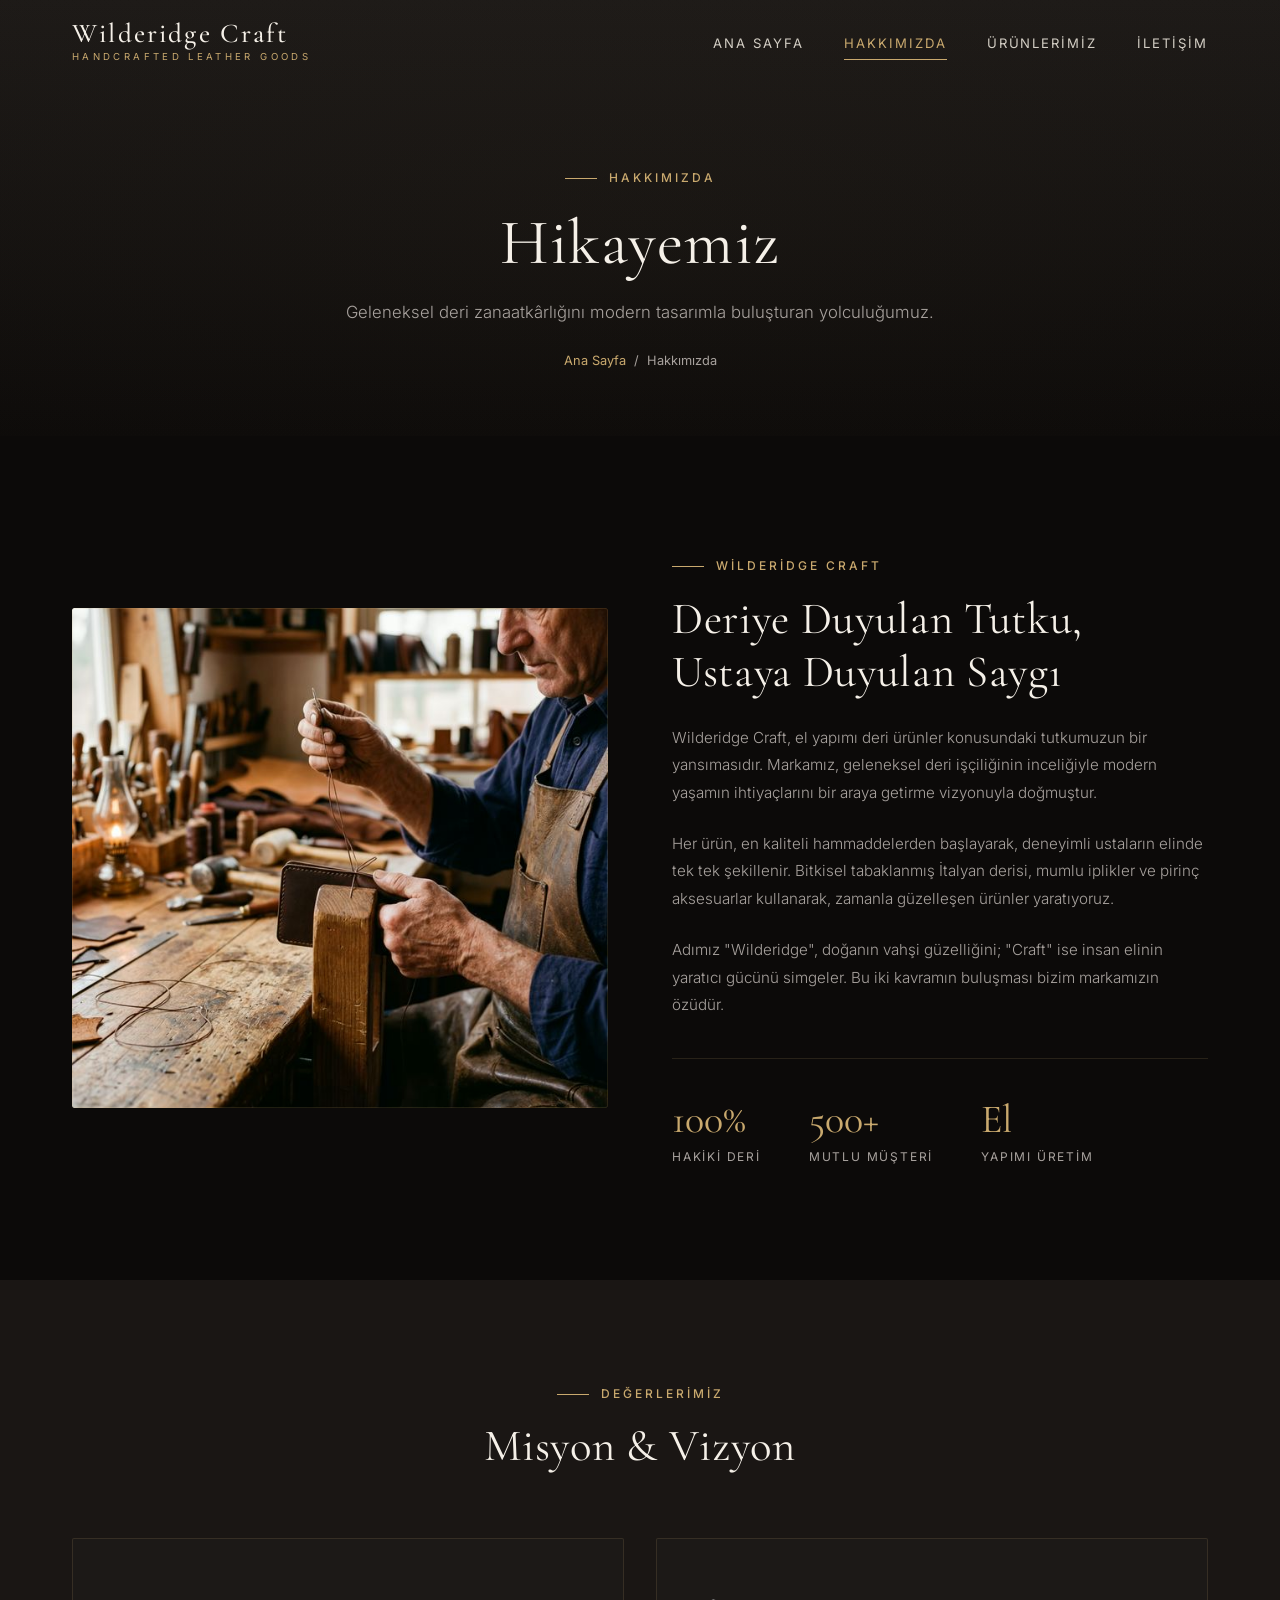
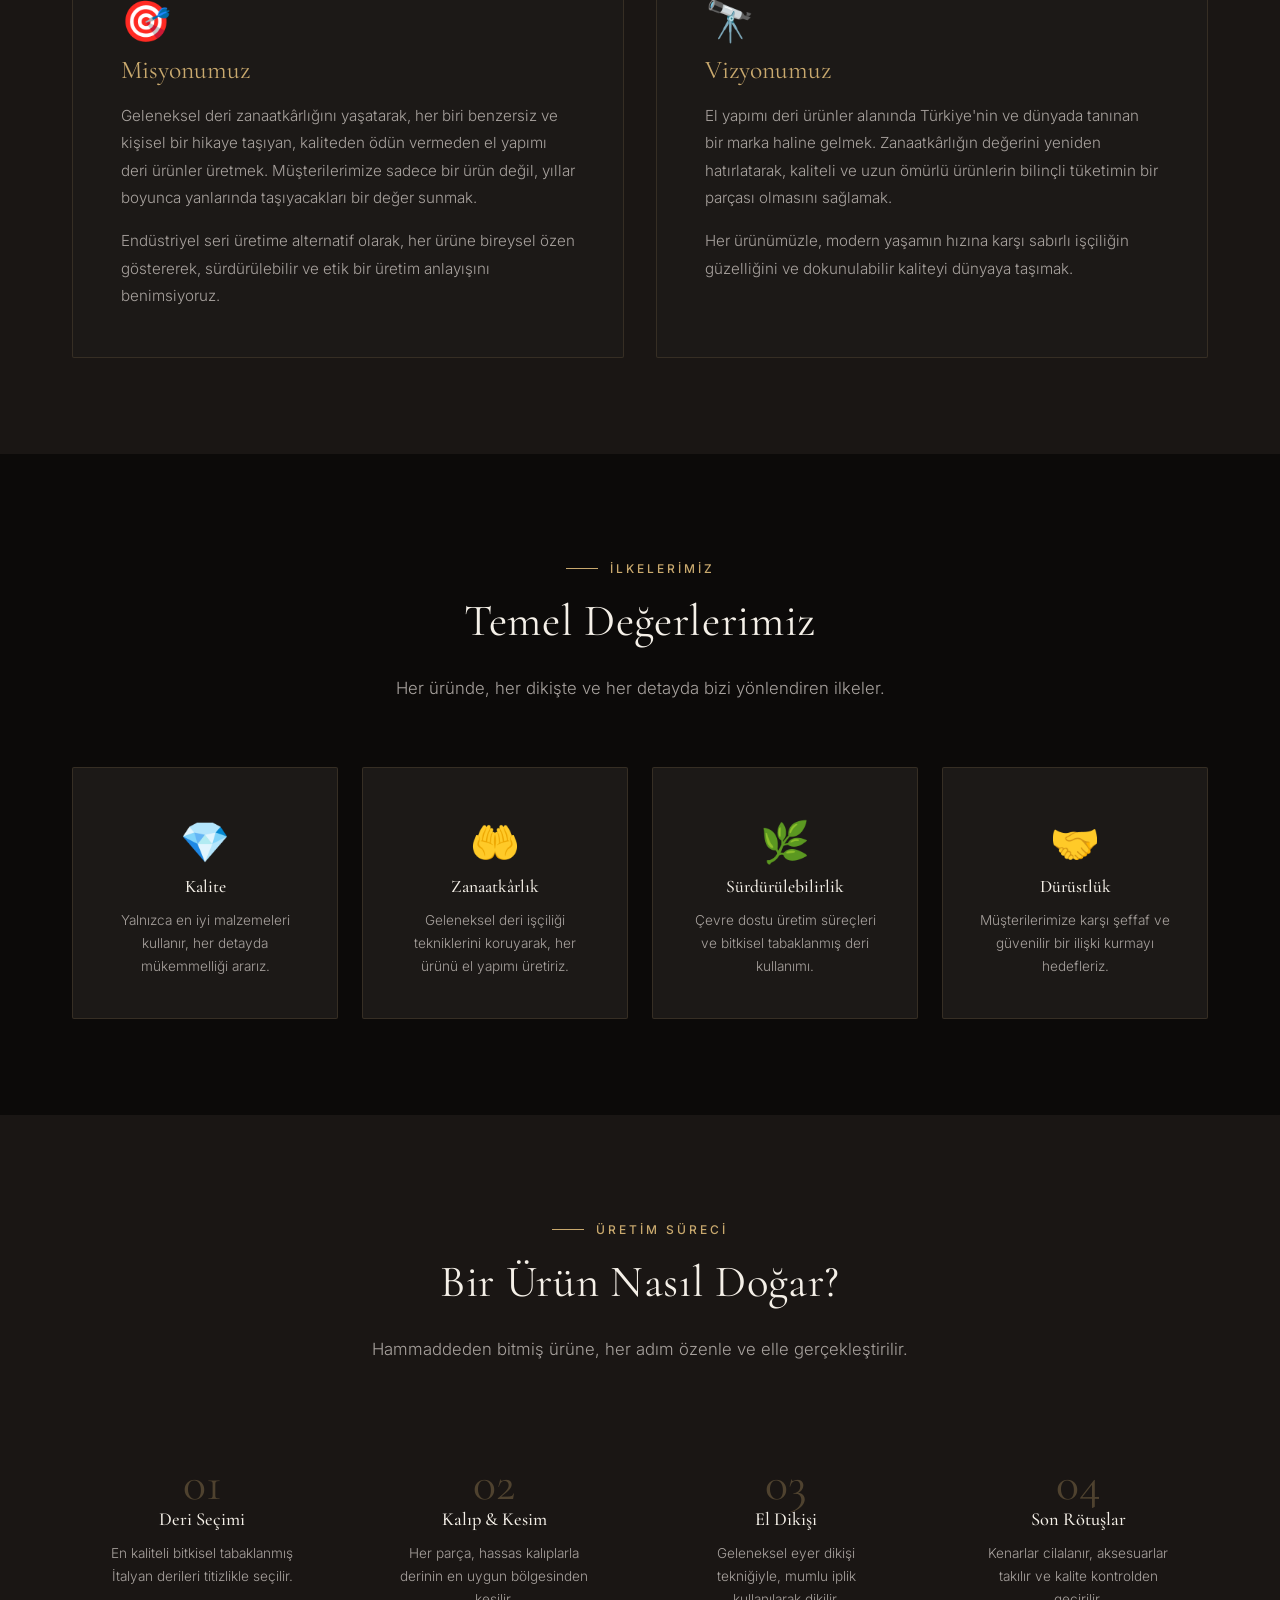
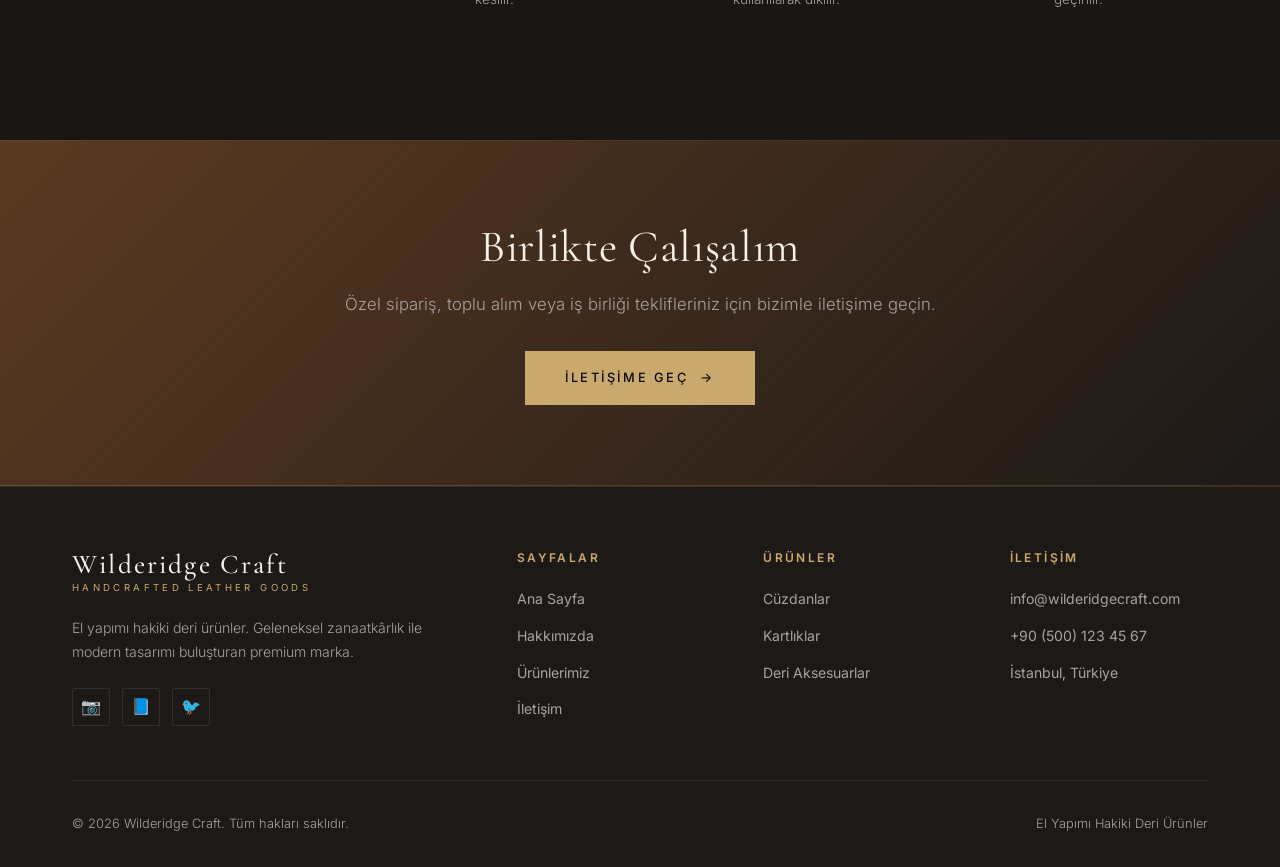
==== hakkimizda.html @ fe343b0d "Wilderidge Craft - El Yapımı Hakiki Deri Cüzdan marka tanıtım sitesi" ====
<!DOCTYPE html>
<html lang="tr">
<head>
  <meta charset="UTF-8">
  <meta name="viewport" content="width=device-width, initial-scale=1.0">
  <title>Hakkımızda | Wilderidge Craft - Hikayemiz, Misyon & Vizyon</title>
  <meta name="description" content="Wilderidge Craft'ın hikayesini, misyonunu ve vizyonunu keşfedin. El yapımı hakiki deri ürünlerde geleneksel zanaatkârlık.">
  <link rel="stylesheet" href="style.css">
</head>
<body>

  <!-- HEADER -->
  <header class="header" id="header">
    <div class="container">
      <a href="index.html" class="logo">
        <span class="logo-brand">Wilderidge Craft</span>
        <span class="logo-tagline">Handcrafted Leather Goods</span>
      </a>
      <nav class="nav-links" id="navLinks">
        <a href="index.html">Ana Sayfa</a>
        <a href="hakkimizda.html" class="active">Hakkımızda</a>
        <a href="urunlerimiz.html">Ürünlerimiz</a>
        <a href="iletisim.html">İletişim</a>
      </nav>
      <button class="hamburger" id="hamburger" aria-label="Menü">
        <span></span>
        <span></span>
        <span></span>
      </button>
    </div>
    <div class="nav-overlay" id="navOverlay"></div>
  </header>

  <!-- PAGE HERO -->
  <section class="page-hero">
    <div class="container">
      <span class="section-label">Hakkımızda</span>
      <h1>Hikayemiz</h1>
      <p>Geleneksel deri zanaatkârlığını modern tasarımla buluşturan yolculuğumuz.</p>
      <div class="breadcrumb">
        <a href="index.html">Ana Sayfa</a>
        <span>/</span>
        <span>Hakkımızda</span>
      </div>
    </div>
  </section>

  <!-- ABOUT STORY -->
  <section class="about-section">
    <div class="container">
      <div class="about-grid">
        <div class="about-image animate-on-scroll">
          <img src="img/craftsmanship.png" alt="Wilderidge Craft Atölye - El Yapımı Deri İşçiliği">
        </div>
        <div class="about-text animate-on-scroll">
          <span class="section-label">Wilderidge Craft</span>
          <h2>Deriye Duyulan Tutku,<br>Ustaya Duyulan Saygı</h2>
          <p>Wilderidge Craft, el yapımı deri ürünler konusundaki tutkumuzun bir yansımasıdır. Markamız, geleneksel deri işçiliğinin inceliğiyle modern yaşamın ihtiyaçlarını bir araya getirme vizyonuyla doğmuştur.</p>
          <p>Her ürün, en kaliteli hammaddelerden başlayarak, deneyimli ustaların elinde tek tek şekillenir. Bitkisel tabaklanmış İtalyan derisi, mumlu iplikler ve pirinç aksesuarlar kullanarak, zamanla güzelleşen ürünler yaratıyoruz.</p>
          <p>Adımız "Wilderidge", doğanın vahşi güzelliğini; "Craft" ise insan elinin yaratıcı gücünü simgeler. Bu iki kavramın buluşması bizim markamızın özüdür.</p>
          <div class="about-stats">
            <div class="stat">
              <span class="stat-number">100%</span>
              <span class="stat-label">Hakiki Deri</span>
            </div>
            <div class="stat">
              <span class="stat-number">500+</span>
              <span class="stat-label">Mutlu Müşteri</span>
            </div>
            <div class="stat">
              <span class="stat-number">El</span>
              <span class="stat-label">Yapımı Üretim</span>
            </div>
          </div>
        </div>
      </div>
    </div>
  </section>

  <!-- MISSION & VISION -->
  <section class="mission-vision">
    <div class="container">
      <div style="text-align: center; margin-bottom: 4rem;">
        <span class="section-label">Değerlerimiz</span>
        <h2 class="section-title">Misyon & Vizyon</h2>
      </div>
      <div class="mv-grid">
        <div class="mv-card animate-on-scroll">
          <span class="mv-icon">🎯</span>
          <h3>Misyonumuz</h3>
          <p>Geleneksel deri zanaatkârlığını yaşatarak, her biri benzersiz ve kişisel bir hikaye taşıyan, kaliteden ödün vermeden el yapımı deri ürünler üretmek. Müşterilerimize sadece bir ürün değil, yıllar boyunca yanlarında taşıyacakları bir değer sunmak.</p>
          <p style="margin-top: 1rem;">Endüstriyel seri üretime alternatif olarak, her ürüne bireysel özen göstererek, sürdürülebilir ve etik bir üretim anlayışını benimsiyoruz.</p>
        </div>
        <div class="mv-card animate-on-scroll">
          <span class="mv-icon">🔭</span>
          <h3>Vizyonumuz</h3>
          <p>El yapımı deri ürünler alanında Türkiye'nin ve dünyada tanınan bir marka haline gelmek. Zanaatkârlığın değerini yeniden hatırlatarak, kaliteli ve uzun ömürlü ürünlerin bilinçli tüketimin bir parçası olmasını sağlamak.</p>
          <p style="margin-top: 1rem;">Her ürünümüzle, modern yaşamın hızına karşı sabırlı işçiliğin güzelliğini ve dokunulabilir kaliteyi dünyaya taşımak.</p>
        </div>
      </div>
    </div>
  </section>

  <!-- VALUES -->
  <section class="values">
    <div class="container">
      <div class="values-header animate-on-scroll">
        <span class="section-label">İlkelerimiz</span>
        <h2 class="section-title">Temel Değerlerimiz</h2>
        <p class="section-desc">Her üründe, her dikişte ve her detayda bizi yönlendiren ilkeler.</p>
      </div>
      <div class="values-grid">
        <div class="value-card animate-on-scroll">
          <span class="value-icon">💎</span>
          <h3>Kalite</h3>
          <p>Yalnızca en iyi malzemeleri kullanır, her detayda mükemmelliği ararız.</p>
        </div>
        <div class="value-card animate-on-scroll">
          <span class="value-icon">🤲</span>
          <h3>Zanaatkârlık</h3>
          <p>Geleneksel deri işçiliği tekniklerini koruyarak, her ürünü el yapımı üretiriz.</p>
        </div>
        <div class="value-card animate-on-scroll">
          <span class="value-icon">🌿</span>
          <h3>Sürdürülebilirlik</h3>
          <p>Çevre dostu üretim süreçleri ve bitkisel tabaklanmış deri kullanımı.</p>
        </div>
        <div class="value-card animate-on-scroll">
          <span class="value-icon">🤝</span>
          <h3>Dürüstlük</h3>
          <p>Müşterilerimize karşı şeffaf ve güvenilir bir ilişki kurmayı hedefleriz.</p>
        </div>
      </div>
    </div>
  </section>

  <!-- CRAFTSMANSHIP PROCESS -->
  <section class="process">
    <div class="container">
      <div class="process-header animate-on-scroll">
        <span class="section-label">Üretim Süreci</span>
        <h2 class="section-title">Bir Ürün Nasıl Doğar?</h2>
        <p class="section-desc">Hammaddeden bitmiş ürüne, her adım özenle ve elle gerçekleştirilir.</p>
      </div>
      <div class="process-steps">
        <div class="process-step animate-on-scroll">
          <span class="step-number">01</span>
          <h3>Deri Seçimi</h3>
          <p>En kaliteli bitkisel tabaklanmış İtalyan derileri titizlikle seçilir.</p>
        </div>
        <div class="process-step animate-on-scroll">
          <span class="step-number">02</span>
          <h3>Kalıp & Kesim</h3>
          <p>Her parça, hassas kalıplarla derinin en uygun bölgesinden kesilir.</p>
        </div>
        <div class="process-step animate-on-scroll">
          <span class="step-number">03</span>
          <h3>El Dikişi</h3>
          <p>Geleneksel eyer dikişi tekniğiyle, mumlu iplik kullanılarak dikilir.</p>
        </div>
        <div class="process-step animate-on-scroll">
          <span class="step-number">04</span>
          <h3>Son Rötuşlar</h3>
          <p>Kenarlar cilalanır, aksesuarlar takılır ve kalite kontrolden geçirilir.</p>
        </div>
      </div>
    </div>
  </section>

  <!-- CTA -->
  <section class="cta-banner">
    <div class="container">
      <h2>Birlikte Çalışalım</h2>
      <p>Özel sipariş, toplu alım veya iş birliği teklifleriniz için bizimle iletişime geçin.</p>
      <a href="iletisim.html" class="btn btn-primary">
        İletişime Geç
        <span class="btn-icon">→</span>
      </a>
    </div>
  </section>

  <!-- FOOTER -->
  <footer class="footer">
    <div class="container">
      <div class="footer-grid">
        <div class="footer-brand">
          <a href="index.html" class="logo">
            <span class="logo-brand">Wilderidge Craft</span>
            <span class="logo-tagline">Handcrafted Leather Goods</span>
          </a>
          <p>El yapımı hakiki deri ürünler. Geleneksel zanaatkârlık ile modern tasarımı buluşturan premium marka.</p>
          <div class="social-links">
            <a href="#" class="social-link" aria-label="Instagram">📷</a>
            <a href="#" class="social-link" aria-label="Facebook">📘</a>
            <a href="#" class="social-link" aria-label="Twitter">🐦</a>
          </div>
        </div>
        <div class="footer-col">
          <h4>Sayfalar</h4>
          <ul>
            <li><a href="index.html">Ana Sayfa</a></li>
            <li><a href="hakkimizda.html">Hakkımızda</a></li>
            <li><a href="urunlerimiz.html">Ürünlerimiz</a></li>
            <li><a href="iletisim.html">İletişim</a></li>
          </ul>
        </div>
        <div class="footer-col">
          <h4>Ürünler</h4>
          <ul>
            <li><a href="urunlerimiz.html">Cüzdanlar</a></li>
            <li><a href="urunlerimiz.html">Kartlıklar</a></li>
            <li><a href="urunlerimiz.html">Deri Aksesuarlar</a></li>
          </ul>
        </div>
        <div class="footer-col">
          <h4>İletişim</h4>
          <ul>
            <li><a href="mailto:info@wilderidgecraft.com">info@wilderidgecraft.com</a></li>
            <li><a href="tel:+905001234567">+90 (500) 123 45 67</a></li>
            <li><a href="iletisim.html">İstanbul, Türkiye</a></li>
          </ul>
        </div>
      </div>
      <div class="footer-bottom">
        <p>&copy; 2026 Wilderidge Craft. Tüm hakları saklıdır.</p>
        <p>El Yapımı Hakiki Deri Ürünler</p>
      </div>
    </div>
  </footer>

  <script src="main.js"></script>
</body>
</html>
---- style.css ----
/* ============================================
   Wilderidge Craft - Premium Leather Goods
   Design System & Global Styles
   ============================================ */

@import url('https://fonts.googleapis.com/css2?family=Cormorant+Garamond:ital,wght@0,300;0,400;0,500;0,600;0,700;1,400;1,500&family=Inter:wght@300;400;500;600&family=Playfair+Display:ital,wght@0,400;0,500;0,600;0,700;1,400&display=swap');

/* ---- CSS Variables ---- */
:root {
  --color-bg: #0c0a09;
  --color-bg-alt: #1c1917;
  --color-bg-card: #292524;
  --color-surface: #1a1614;
  --color-gold: #c9a96e;
  --color-gold-light: #dfc89a;
  --color-gold-dark: #a68542;
  --color-cream: #f5f0e8;
  --color-cream-muted: #d4cfc5;
  --color-text: #e7e5e4;
  --color-text-muted: #a8a29e;
  --color-leather-brown: #8b5e3c;
  --color-leather-dark: #5c3a22;
  --color-border: rgba(201, 169, 110, 0.15);
  --color-border-hover: rgba(201, 169, 110, 0.35);

  --font-heading: 'Cormorant Garamond', 'Playfair Display', serif;
  --font-body: 'Inter', -apple-system, sans-serif;

  --shadow-sm: 0 2px 8px rgba(0, 0, 0, 0.3);
  --shadow-md: 0 8px 24px rgba(0, 0, 0, 0.4);
  --shadow-lg: 0 16px 48px rgba(0, 0, 0, 0.5);
  --shadow-gold: 0 4px 20px rgba(201, 169, 110, 0.15);

  --transition-fast: 0.2s cubic-bezier(0.4, 0, 0.2, 1);
  --transition-normal: 0.35s cubic-bezier(0.4, 0, 0.2, 1);
  --transition-slow: 0.6s cubic-bezier(0.4, 0, 0.2, 1);

  --container-max: 1200px;
  --container-narrow: 900px;
}

/* ---- Reset & Base ---- */
*, *::before, *::after {
  margin: 0;
  padding: 0;
  box-sizing: border-box;
}

html {
  scroll-behavior: smooth;
  font-size: 16px;
}

body {
  font-family: var(--font-body);
  background-color: var(--color-bg);
  color: var(--color-text);
  line-height: 1.7;
  overflow-x: hidden;
  -webkit-font-smoothing: antialiased;
  -moz-osx-font-smoothing: grayscale;
}

img {
  max-width: 100%;
  height: auto;
  display: block;
}

a {
  text-decoration: none;
  color: inherit;
  transition: color var(--transition-fast);
}

ul, ol {
  list-style: none;
}

/* ---- Container ---- */
.container {
  width: 100%;
  max-width: var(--container-max);
  margin: 0 auto;
  padding: 0 2rem;
}

.container--narrow {
  max-width: var(--container-narrow);
}

/* ---- Typography ---- */
h1, h2, h3, h4, h5 {
  font-family: var(--font-heading);
  font-weight: 400;
  line-height: 1.2;
  color: var(--color-cream);
}

h1 {
  font-size: clamp(2.5rem, 5vw, 4.5rem);
  letter-spacing: 0.02em;
}

h2 {
  font-size: clamp(2rem, 3.5vw, 3rem);
  letter-spacing: 0.015em;
}

h3 {
  font-size: clamp(1.4rem, 2vw, 1.8rem);
}

p {
  color: var(--color-text-muted);
  font-weight: 300;
  max-width: 65ch;
}

/* ---- Section Title ---- */
.section-label {
  display: inline-flex;
  align-items: center;
  gap: 0.75rem;
  font-size: 0.75rem;
  font-weight: 500;
  text-transform: uppercase;
  letter-spacing: 0.25em;
  color: var(--color-gold);
  margin-bottom: 1rem;
}

.section-label::before {
  content: '';
  width: 2rem;
  height: 1px;
  background: var(--color-gold);
}

.section-title {
  margin-bottom: 1.5rem;
}

.section-desc {
  font-size: 1.05rem;
  line-height: 1.8;
  margin-bottom: 3rem;
}

/* ============================================
   HEADER / NAVBAR
   ============================================ */
.header {
  position: fixed;
  top: 0;
  left: 0;
  width: 100%;
  z-index: 1000;
  padding: 1.25rem 0;
  transition: all var(--transition-normal);
  background: transparent;
}

.header.scrolled {
  background: rgba(12, 10, 9, 0.92);
  backdrop-filter: blur(12px);
  -webkit-backdrop-filter: blur(12px);
  border-bottom: 1px solid var(--color-border);
  padding: 0.75rem 0;
}

.header .container {
  display: flex;
  align-items: center;
  justify-content: space-between;
}

.logo {
  display: flex;
  flex-direction: column;
  align-items: flex-start;
  gap: 0;
}

.logo-brand {
  font-family: var(--font-heading);
  font-size: 1.7rem;
  font-weight: 500;
  color: var(--color-cream);
  letter-spacing: 0.08em;
  line-height: 1;
}

.logo-tagline {
  font-size: 0.6rem;
  text-transform: uppercase;
  letter-spacing: 0.35em;
  color: var(--color-gold);
  font-weight: 400;
  margin-top: 2px;
}

.nav-links {
  display: flex;
  gap: 2.5rem;
  align-items: center;
}

.nav-links a {
  font-size: 0.82rem;
  font-weight: 400;
  text-transform: uppercase;
  letter-spacing: 0.15em;
  color: var(--color-cream-muted);
  position: relative;
  padding: 0.25rem 0;
}

.nav-links a::after {
  content: '';
  position: absolute;
  bottom: -2px;
  left: 0;
  width: 0;
  height: 1px;
  background: var(--color-gold);
  transition: width var(--transition-normal);
}

.nav-links a:hover,
.nav-links a.active {
  color: var(--color-gold);
}

.nav-links a:hover::after,
.nav-links a.active::after {
  width: 100%;
}

/* Hamburger Menu */
.hamburger {
  display: none;
  flex-direction: column;
  gap: 5px;
  cursor: pointer;
  padding: 5px;
  background: none;
  border: none;
  z-index: 1001;
}

.hamburger span {
  width: 24px;
  height: 1.5px;
  background: var(--color-cream);
  transition: all var(--transition-fast);
  display: block;
}

.hamburger.active span:nth-child(1) {
  transform: rotate(45deg) translate(4px, 5px);
}

.hamburger.active span:nth-child(2) {
  opacity: 0;
}

.hamburger.active span:nth-child(3) {
  transform: rotate(-45deg) translate(4px, -5px);
}

/* ============================================
   HERO SECTION
   ============================================ */
.hero {
  position: relative;
  min-height: 100vh;
  display: flex;
  align-items: center;
  overflow: hidden;
}

.hero-bg {
  position: absolute;
  inset: 0;
  z-index: 0;
}

.hero-bg img {
  width: 100%;
  height: 100%;
  object-fit: cover;
  filter: brightness(0.35) saturate(0.8);
}

.hero-overlay {
  position: absolute;
  inset: 0;
  background: linear-gradient(
    180deg,
    rgba(12, 10, 9, 0.4) 0%,
    rgba(12, 10, 9, 0.2) 40%,
    rgba(12, 10, 9, 0.7) 80%,
    rgba(12, 10, 9, 1) 100%
  );
  z-index: 1;
}

.hero-content {
  position: relative;
  z-index: 2;
  max-width: 700px;
  animation: fadeInUp 1s ease-out 0.3s both;
}

.hero-content .section-label {
  margin-bottom: 1.5rem;
}

.hero-content h1 {
  margin-bottom: 1.5rem;
}

.hero-content h1 .highlight {
  color: var(--color-gold);
  font-style: italic;
}

.hero-content p {
  font-size: 1.1rem;
  margin-bottom: 2.5rem;
  color: var(--color-cream-muted);
}

/* ---- Buttons ---- */
.btn {
  display: inline-flex;
  align-items: center;
  gap: 0.75rem;
  padding: 1rem 2.5rem;
  font-family: var(--font-body);
  font-size: 0.8rem;
  font-weight: 500;
  text-transform: uppercase;
  letter-spacing: 0.2em;
  border: none;
  cursor: pointer;
  transition: all var(--transition-normal);
  position: relative;
  overflow: hidden;
}

.btn-primary {
  background: var(--color-gold);
  color: var(--color-bg);
}

.btn-primary:hover {
  background: var(--color-gold-light);
  box-shadow: var(--shadow-gold);
  transform: translateY(-2px);
}

.btn-outline {
  background: transparent;
  color: var(--color-gold);
  border: 1px solid var(--color-gold);
}

.btn-outline:hover {
  background: var(--color-gold);
  color: var(--color-bg);
  transform: translateY(-2px);
}

.btn-icon {
  transition: transform var(--transition-fast);
}

.btn:hover .btn-icon {
  transform: translateX(4px);
}

/* ============================================
   FEATURES / HIGHLIGHTS
   ============================================ */
.features {
  padding: 6rem 0;
  background: var(--color-bg);
}

.features-grid {
  display: grid;
  grid-template-columns: repeat(auto-fit, minmax(260px, 1fr));
  gap: 2rem;
}

.feature-card {
  padding: 2.5rem 2rem;
  background: var(--color-bg-alt);
  border: 1px solid var(--color-border);
  border-radius: 2px;
  transition: all var(--transition-normal);
  position: relative;
  overflow: hidden;
}

.feature-card::before {
  content: '';
  position: absolute;
  top: 0;
  left: 0;
  right: 0;
  height: 2px;
  background: linear-gradient(90deg, var(--color-gold), var(--color-gold-dark));
  transform: scaleX(0);
  transform-origin: left;
  transition: transform var(--transition-normal);
}

.feature-card:hover {
  border-color: var(--color-border-hover);
  transform: translateY(-4px);
  box-shadow: var(--shadow-md);
}

.feature-card:hover::before {
  transform: scaleX(1);
}

.feature-icon {
  font-size: 2rem;
  margin-bottom: 1.25rem;
  display: block;
}

.feature-card h3 {
  font-size: 1.2rem;
  margin-bottom: 0.75rem;
  font-weight: 500;
}

.feature-card p {
  font-size: 0.9rem;
  line-height: 1.7;
}

/* ============================================
   PRODUCTS SECTION
   ============================================ */
.products {
  padding: 6rem 0;
  background: var(--color-surface);
}

.products-header {
  text-align: center;
  margin-bottom: 4rem;
}

.products-header p {
  margin: 0 auto;
}

.products-grid {
  display: grid;
  grid-template-columns: repeat(auto-fit, minmax(320px, 1fr));
  gap: 2rem;
}

.product-card {
  background: var(--color-bg-alt);
  border: 1px solid var(--color-border);
  border-radius: 2px;
  overflow: hidden;
  transition: all var(--transition-normal);
  cursor: pointer;
}

.product-card:hover {
  border-color: var(--color-border-hover);
  transform: translateY(-6px);
  box-shadow: var(--shadow-lg);
}

.product-card-img {
  position: relative;
  height: 320px;
  overflow: hidden;
}

.product-card-img img {
  width: 100%;
  height: 100%;
  object-fit: cover;
  transition: transform var(--transition-slow);
}

.product-card:hover .product-card-img img {
  transform: scale(1.06);
}

.product-badge {
  position: absolute;
  top: 1rem;
  left: 1rem;
  background: var(--color-gold);
  color: var(--color-bg);
  padding: 0.35rem 0.9rem;
  font-size: 0.65rem;
  font-weight: 600;
  text-transform: uppercase;
  letter-spacing: 0.15em;
}

.product-card-body {
  padding: 1.75rem;
}

.product-card-body h3 {
  font-size: 1.3rem;
  margin-bottom: 0.5rem;
}

.product-card-body .product-desc {
  font-size: 0.88rem;
  margin-bottom: 1.25rem;
  color: var(--color-text-muted);
  line-height: 1.6;
}

.product-specs {
  display: flex;
  flex-wrap: wrap;
  gap: 0.5rem;
}

.product-spec {
  display: inline-flex;
  align-items: center;
  gap: 0.35rem;
  padding: 0.3rem 0.75rem;
  background: rgba(201, 169, 110, 0.08);
  border: 1px solid var(--color-border);
  font-size: 0.72rem;
  text-transform: uppercase;
  letter-spacing: 0.08em;
  color: var(--color-gold-light);
}

/* ============================================
   ABOUT / STORY SECTION
   ============================================ */
.about-section {
  padding: 7rem 0;
}

.about-grid {
  display: grid;
  grid-template-columns: 1fr 1fr;
  gap: 4rem;
  align-items: center;
}

.about-image {
  position: relative;
  border-radius: 2px;
  overflow: hidden;
}

.about-image img {
  width: 100%;
  height: 500px;
  object-fit: cover;
  border-radius: 2px;
}

.about-image::after {
  content: '';
  position: absolute;
  inset: 0;
  border: 1px solid var(--color-border);
  border-radius: 2px;
  pointer-events: none;
}

.about-text h2 {
  margin-bottom: 1.5rem;
}

.about-text p {
  margin-bottom: 1.5rem;
  font-size: 0.95rem;
  line-height: 1.8;
}

.about-stats {
  display: flex;
  gap: 3rem;
  margin-top: 2.5rem;
  padding-top: 2.5rem;
  border-top: 1px solid var(--color-border);
}

.stat {
  text-align: left;
}

.stat-number {
  font-family: var(--font-heading);
  font-size: 2.5rem;
  color: var(--color-gold);
  line-height: 1;
  display: block;
}

.stat-label {
  font-size: 0.75rem;
  text-transform: uppercase;
  letter-spacing: 0.15em;
  color: var(--color-text-muted);
  margin-top: 0.5rem;
  display: block;
}

/* ============================================
   MISSION / VISION
   ============================================ */
.mission-vision {
  padding: 6rem 0;
  background: var(--color-surface);
}

.mv-grid {
  display: grid;
  grid-template-columns: 1fr 1fr;
  gap: 2rem;
}

.mv-card {
  padding: 3rem;
  background: var(--color-bg-alt);
  border: 1px solid var(--color-border);
  border-radius: 2px;
  position: relative;
  transition: all var(--transition-normal);
}

.mv-card:hover {
  border-color: var(--color-border-hover);
  box-shadow: var(--shadow-md);
}

.mv-card .mv-icon {
  font-size: 2.5rem;
  margin-bottom: 1.5rem;
}

.mv-card h3 {
  font-size: 1.6rem;
  margin-bottom: 1rem;
  color: var(--color-gold);
}

.mv-card p {
  font-size: 0.95rem;
  line-height: 1.8;
}

/* ============================================
   VALUES
   ============================================ */
.values {
  padding: 6rem 0;
}

.values-header {
  text-align: center;
  margin-bottom: 4rem;
}

.values-header p {
  margin: 0 auto;
}

.values-grid {
  display: grid;
  grid-template-columns: repeat(auto-fit, minmax(240px, 1fr));
  gap: 1.5rem;
}

.value-card {
  text-align: center;
  padding: 2.5rem 2rem;
  background: var(--color-bg-alt);
  border: 1px solid var(--color-border);
  border-radius: 2px;
  transition: all var(--transition-normal);
}

.value-card:hover {
  border-color: var(--color-border-hover);
  transform: translateY(-4px);
}

.value-icon {
  font-size: 2.5rem;
  margin-bottom: 1rem;
}

.value-card h3 {
  font-size: 1.1rem;
  font-weight: 500;
  margin-bottom: 0.75rem;
}

.value-card p {
  font-size: 0.85rem;
  margin: 0 auto;
  line-height: 1.7;
}

/* ============================================
   CTA BANNER
   ============================================ */
.cta-banner {
  padding: 5rem 0;
  background: linear-gradient(135deg, var(--color-leather-dark), var(--color-bg-alt));
  text-align: center;
  border-top: 1px solid var(--color-border);
  border-bottom: 1px solid var(--color-border);
}

.cta-banner h2 {
  margin-bottom: 1rem;
}

.cta-banner p {
  margin: 0 auto 2rem;
  font-size: 1.05rem;
}

/* ============================================
   CRAFTSMANSHIP PROCESS
   ============================================ */
.process {
  padding: 6rem 0;
  background: var(--color-surface);
}

.process-header {
  text-align: center;
  margin-bottom: 4rem;
}

.process-header p {
  margin: 0 auto;
}

.process-steps {
  display: grid;
  grid-template-columns: repeat(auto-fit, minmax(220px, 1fr));
  gap: 2rem;
  position: relative;
}

.process-step {
  text-align: center;
  padding: 2rem;
  position: relative;
}

.step-number {
  font-family: var(--font-heading);
  font-size: 3rem;
  color: var(--color-gold);
  opacity: 0.3;
  line-height: 1;
  margin-bottom: 1rem;
}

.process-step h3 {
  font-size: 1.15rem;
  font-weight: 500;
  margin-bottom: 0.75rem;
}

.process-step p {
  font-size: 0.85rem;
  margin: 0 auto;
  line-height: 1.7;
}

/* ============================================
   CONTACT SECTION
   ============================================ */
.contact-section {
  padding: 7rem 0;
}

.contact-grid {
  display: grid;
  grid-template-columns: 1fr 1fr;
  gap: 4rem;
}

.contact-info h2 {
  margin-bottom: 1.5rem;
}

.contact-info > p {
  margin-bottom: 2.5rem;
  font-size: 0.95rem;
  line-height: 1.8;
}

.contact-details {
  display: flex;
  flex-direction: column;
  gap: 1.5rem;
}

.contact-item {
  display: flex;
  align-items: flex-start;
  gap: 1rem;
}

.contact-item-icon {
  font-size: 1.5rem;
  color: var(--color-gold);
  flex-shrink: 0;
  width: 40px;
  height: 40px;
  display: flex;
  align-items: center;
  justify-content: center;
  background: rgba(201, 169, 110, 0.08);
  border: 1px solid var(--color-border);
  border-radius: 2px;
}

.contact-item-text h4 {
  font-size: 0.85rem;
  font-weight: 500;
  text-transform: uppercase;
  letter-spacing: 0.1em;
  color: var(--color-gold);
  margin-bottom: 0.25rem;
  font-family: var(--font-body);
}

.contact-item-text p {
  font-size: 0.9rem;
  color: var(--color-text-muted);
}

/* Contact Form */
.contact-form-wrapper {
  background: var(--color-bg-alt);
  border: 1px solid var(--color-border);
  padding: 3rem;
  border-radius: 2px;
}

.contact-form-wrapper h3 {
  font-size: 1.5rem;
  margin-bottom: 2rem;
}

.form-group {
  margin-bottom: 1.5rem;
}

.form-group label {
  display: block;
  font-size: 0.75rem;
  text-transform: uppercase;
  letter-spacing: 0.15em;
  color: var(--color-cream-muted);
  margin-bottom: 0.5rem;
  font-weight: 500;
}

.form-group input,
.form-group textarea {
  width: 100%;
  padding: 0.9rem 1.2rem;
  background: var(--color-bg);
  border: 1px solid var(--color-border);
  border-radius: 2px;
  color: var(--color-cream);
  font-family: var(--font-body);
  font-size: 0.9rem;
  transition: border-color var(--transition-fast);
  outline: none;
}

.form-group input:focus,
.form-group textarea:focus {
  border-color: var(--color-gold);
}

.form-group textarea {
  height: 140px;
  resize: vertical;
}

.form-row {
  display: grid;
  grid-template-columns: 1fr 1fr;
  gap: 1.5rem;
}

.form-submit {
  width: 100%;
  justify-content: center;
  margin-top: 0.5rem;
}

/* ============================================
   FOOTER
   ============================================ */
.footer {
  background: var(--color-bg-alt);
  border-top: 1px solid var(--color-border);
  padding: 4rem 0 2rem;
}

.footer-grid {
  display: grid;
  grid-template-columns: 2fr 1fr 1fr 1fr;
  gap: 3rem;
  margin-bottom: 3rem;
}

.footer-brand .logo {
  margin-bottom: 1.25rem;
}

.footer-brand p {
  font-size: 0.88rem;
  line-height: 1.7;
  margin-bottom: 1.5rem;
}

.social-links {
  display: flex;
  gap: 0.75rem;
}

.social-link {
  width: 38px;
  height: 38px;
  display: flex;
  align-items: center;
  justify-content: center;
  border: 1px solid var(--color-border);
  border-radius: 2px;
  font-size: 1rem;
  color: var(--color-text-muted);
  transition: all var(--transition-fast);
}

.social-link:hover {
  border-color: var(--color-gold);
  color: var(--color-gold);
  background: rgba(201, 169, 110, 0.08);
}

.footer-col h4 {
  font-size: 0.75rem;
  text-transform: uppercase;
  letter-spacing: 0.2em;
  color: var(--color-gold);
  margin-bottom: 1.25rem;
  font-family: var(--font-body);
  font-weight: 600;
}

.footer-col ul li {
  margin-bottom: 0.6rem;
}

.footer-col ul li a {
  font-size: 0.88rem;
  color: var(--color-text-muted);
  transition: color var(--transition-fast);
}

.footer-col ul li a:hover {
  color: var(--color-gold);
}

.footer-bottom {
  padding-top: 2rem;
  border-top: 1px solid var(--color-border);
  display: flex;
  align-items: center;
  justify-content: space-between;
}

.footer-bottom p {
  font-size: 0.8rem;
  color: var(--color-text-muted);
}

/* ============================================
   PAGE HERO (Inner Pages)
   ============================================ */
.page-hero {
  padding: 10rem 0 4rem;
  background: linear-gradient(180deg, var(--color-bg-alt) 0%, var(--color-bg) 100%);
  text-align: center;
  position: relative;
  overflow: hidden;
}

.page-hero::before {
  content: '';
  position: absolute;
  top: -50%;
  left: -50%;
  width: 200%;
  height: 200%;
  background: radial-gradient(ellipse at center, rgba(201, 169, 110, 0.03) 0%, transparent 70%);
  pointer-events: none;
}

.page-hero h1 {
  position: relative;
}

.page-hero p {
  position: relative;
  margin: 1rem auto 0;
  font-size: 1.05rem;
}

.breadcrumb {
  position: relative;
  display: flex;
  justify-content: center;
  gap: 0.5rem;
  margin-top: 1.5rem;
  font-size: 0.8rem;
  color: var(--color-text-muted);
}

.breadcrumb a {
  color: var(--color-gold);
}

.breadcrumb span {
  color: var(--color-text-muted);
}

/* ============================================
   ANIMATIONS
   ============================================ */
@keyframes fadeInUp {
  from {
    opacity: 0;
    transform: translateY(30px);
  }
  to {
    opacity: 1;
    transform: translateY(0);
  }
}

@keyframes fadeIn {
  from { opacity: 0; }
  to { opacity: 1; }
}

.animate-on-scroll {
  opacity: 0;
  transform: translateY(30px);
  transition: all 0.7s ease-out;
}

.animate-on-scroll.visible {
  opacity: 1;
  transform: translateY(0);
}

/* ============================================
   RESPONSIVE
   ============================================ */
@media (max-width: 992px) {
  .about-grid,
  .contact-grid {
    grid-template-columns: 1fr;
    gap: 2.5rem;
  }

  .mv-grid {
    grid-template-columns: 1fr;
  }

  .footer-grid {
    grid-template-columns: 1fr 1fr;
    gap: 2rem;
  }

  .about-image img {
    height: 350px;
  }
}

@media (max-width: 768px) {
  .hamburger {
    display: flex;
  }

  .nav-links {
    position: fixed;
    top: 0;
    right: -100%;
    width: 280px;
    height: 100vh;
    background: var(--color-bg-alt);
    flex-direction: column;
    justify-content: center;
    gap: 2rem;
    padding: 2rem;
    border-left: 1px solid var(--color-border);
    transition: right var(--transition-normal);
  }

  .nav-links.open {
    right: 0;
  }

  .nav-overlay {
    display: none;
    position: fixed;
    inset: 0;
    background: rgba(0, 0, 0, 0.6);
    z-index: 999;
  }

  .nav-overlay.open {
    display: block;
  }

  .hero-content {
    padding: 0 1rem;
  }

  .products-grid {
    grid-template-columns: 1fr;
  }

  .about-stats {
    flex-wrap: wrap;
    gap: 2rem;
  }

  .footer-grid {
    grid-template-columns: 1fr;
    gap: 2rem;
  }

  .footer-bottom {
    flex-direction: column;
    gap: 1rem;
    text-align: center;
  }

  .form-row {
    grid-template-columns: 1fr;
  }

  .features-grid {
    grid-template-columns: 1fr;
  }
}

@media (max-width: 480px) {
  .container {
    padding: 0 1.25rem;
  }

  h1 {
    font-size: 2rem;
  }

  h2 {
    font-size: 1.6rem;
  }

  .btn {
    padding: 0.85rem 1.75rem;
    font-size: 0.75rem;
  }
}

/* ============================================
   SCROLLBAR
   ============================================ */
::-webkit-scrollbar {
  width: 6px;
}

::-webkit-scrollbar-track {
  background: var(--color-bg);
}

::-webkit-scrollbar-thumb {
  background: var(--color-gold-dark);
  border-radius: 3px;
}

::-webkit-scrollbar-thumb:hover {
  background: var(--color-gold);
}

/* ============================================
   GALLERY (Products Page)
   ============================================ */
.product-detail-card {
  display: grid;
  grid-template-columns: 1fr 1fr;
  gap: 0;
  background: var(--color-bg-alt);
  border: 1px solid var(--color-border);
  border-radius: 2px;
  overflow: hidden;
  margin-bottom: 2rem;
  transition: all var(--transition-normal);
}

.product-detail-card:hover {
  border-color: var(--color-border-hover);
  box-shadow: var(--shadow-md);
}

.product-detail-img {
  height: 100%;
  min-height: 400px;
  overflow: hidden;
}

.product-detail-img img {
  width: 100%;
  height: 100%;
  object-fit: cover;
  transition: transform var(--transition-slow);
}

.product-detail-card:hover .product-detail-img img {
  transform: scale(1.04);
}

.product-detail-info {
  padding: 3rem;
  display: flex;
  flex-direction: column;
  justify-content: center;
}

.product-detail-info h3 {
  font-size: 1.6rem;
  margin-bottom: 1rem;
}

.product-detail-info p {
  font-size: 0.92rem;
  line-height: 1.8;
  margin-bottom: 1.5rem;
}

.product-features {
  list-style: none;
  margin-bottom: 2rem;
}

.product-features li {
  display: flex;
  align-items: center;
  gap: 0.75rem;
  padding: 0.5rem 0;
  font-size: 0.88rem;
  color: var(--color-text-muted);
  border-bottom: 1px solid var(--color-border);
}

.product-features li:last-child {
  border-bottom: none;
}

.product-features li .check {
  color: var(--color-gold);
  font-size: 1rem;
}

@media (max-width: 768px) {
  .product-detail-card {
    grid-template-columns: 1fr;
  }

  .product-detail-img {
    min-height: 280px;
  }

  .product-detail-info {
    padding: 2rem;
  }
}

/* ============================================
   TIMELINE
   ============================================ */
.timeline {
  position: relative;
  padding: 2rem 0;
}

.timeline::before {
  content: '';
  position: absolute;
  left: 50%;
  transform: translateX(-50%);
  top: 0;
  bottom: 0;
  width: 1px;
  background: var(--color-border);
}

.timeline-item {
  display: flex;
  justify-content: flex-end;
  padding-right: calc(50% + 2rem);
  margin-bottom: 3rem;
  position: relative;
}

.timeline-item:nth-child(even) {
  justify-content: flex-start;
  padding-right: 0;
  padding-left: calc(50% + 2rem);
}

.timeline-dot {
  position: absolute;
  left: 50%;
  transform: translateX(-50%);
  width: 12px;
  height: 12px;
  background: var(--color-gold);
  border-radius: 50%;
  border: 2px solid var(--color-bg);
  z-index: 1;
}

.timeline-content {
  background: var(--color-bg-alt);
  border: 1px solid var(--color-border);
  padding: 2rem;
  border-radius: 2px;
  max-width: 450px;
}

.timeline-content h3 {
  font-size: 1.2rem;
  margin-bottom: 0.5rem;
  color: var(--color-gold);
}

.timeline-content p {
  font-size: 0.88rem;
  line-height: 1.7;
}

@media (max-width: 768px) {
  .timeline::before {
    left: 1rem;
  }

  .timeline-item,
  .timeline-item:nth-child(even) {
    padding-left: 3rem;
    padding-right: 0;
    justify-content: flex-start;
  }

  .timeline-dot {
    left: 1rem;
  }
}

/* Success Message */
.form-success {
  display: none;
  padding: 1rem 1.5rem;
  background: rgba(201, 169, 110, 0.1);
  border: 1px solid var(--color-gold);
  border-radius: 2px;
  color: var(--color-gold);
  font-size: 0.9rem;
  text-align: center;
  margin-top: 1rem;
}

.form-success.show {
  display: block;
  animation: fadeIn 0.5s ease;
}

/* Map placeholder */
.map-container {
  margin-top: 4rem;
  height: 350px;
  background: var(--color-bg-alt);
  border: 1px solid var(--color-border);
  border-radius: 2px;
  overflow: hidden;
}

.map-container iframe {
  width: 100%;
  height: 100%;
  border: none;
  filter: grayscale(0.6) brightness(0.7) contrast(1.1);
  transition: filter var(--transition-normal);
}

.map-container:hover iframe {
  filter: grayscale(0.3) brightness(0.8) contrast(1.05);
}
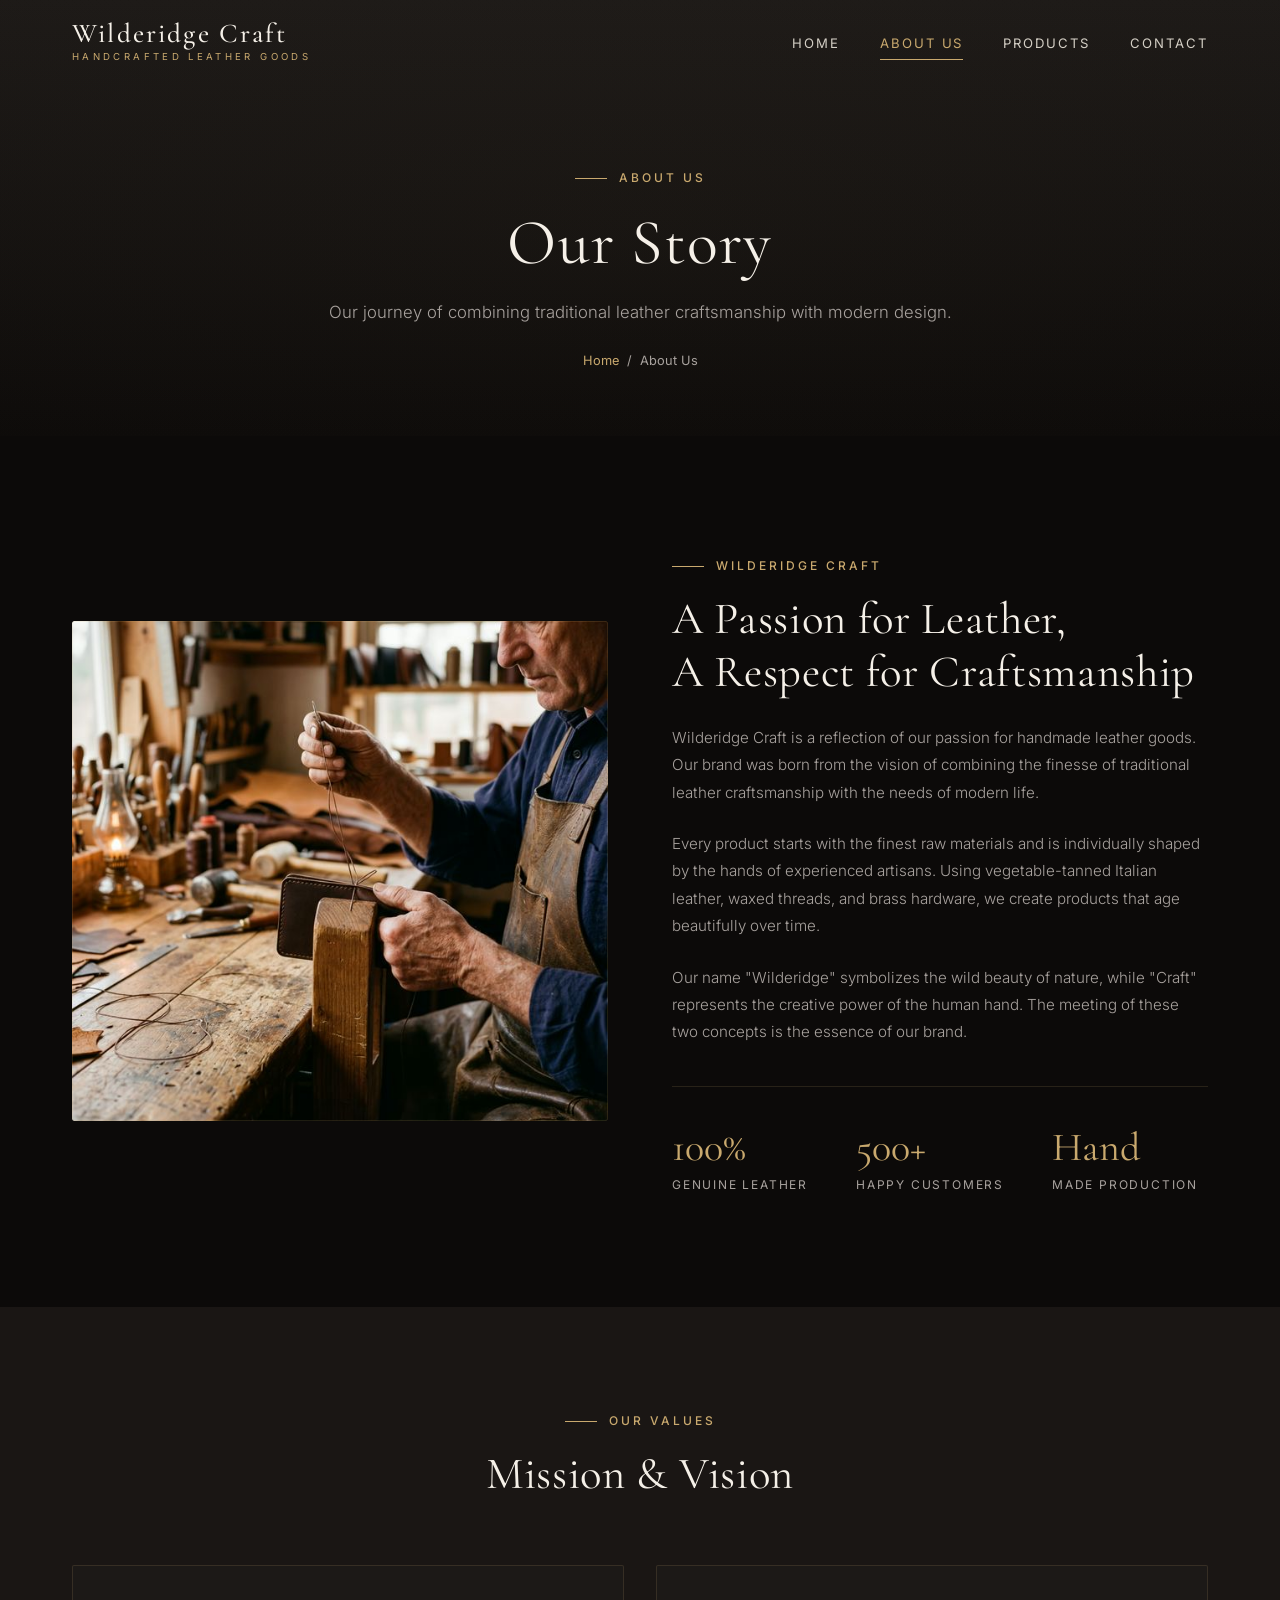
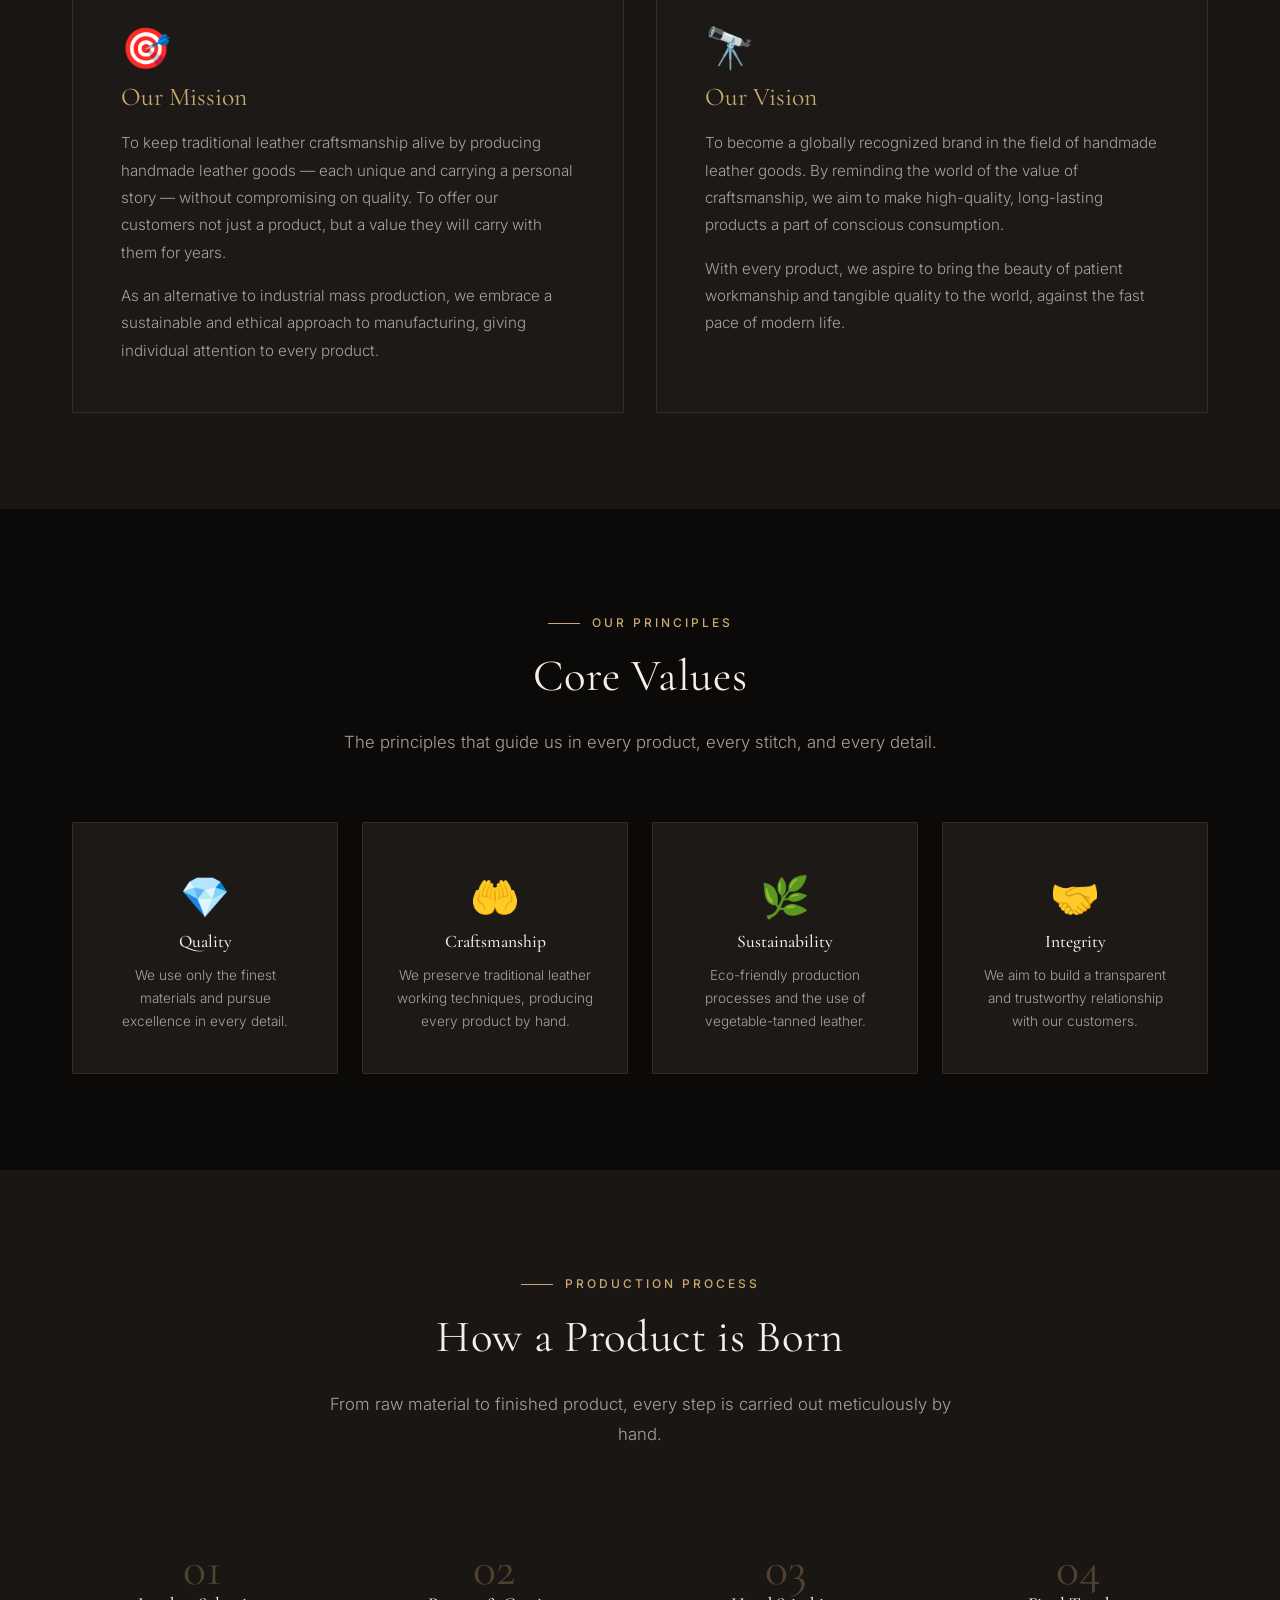
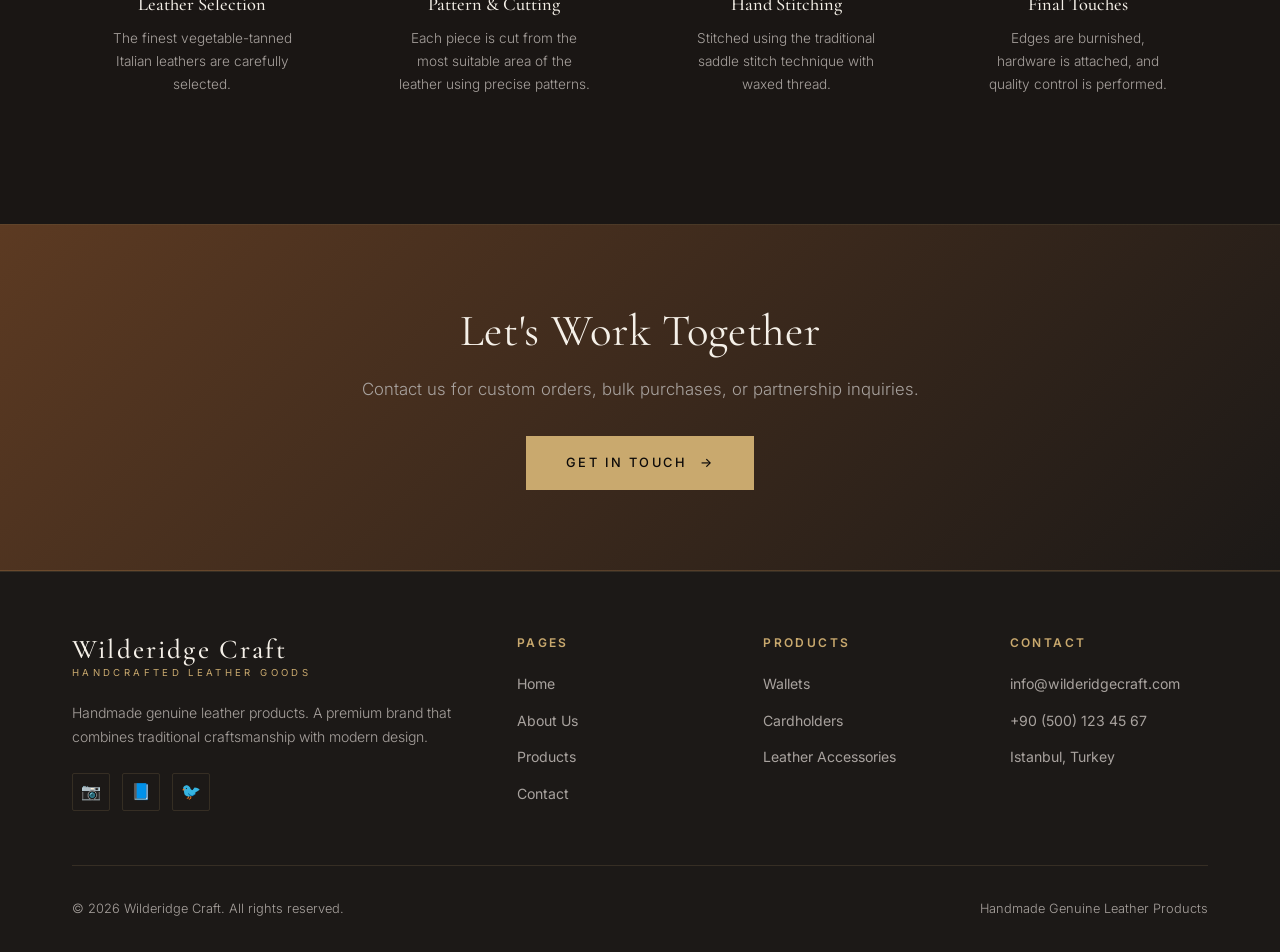
==== commit 6ba8d8d1: "Translate all pages to English" ====
--- a/hakkimizda.html
+++ b/hakkimizda.html
@@ -1,10 +1,10 @@
 <!DOCTYPE html>
-<html lang="tr">
+<html lang="en">
 <head>
   <meta charset="UTF-8">
   <meta name="viewport" content="width=device-width, initial-scale=1.0">
-  <title>Hakkımızda | Wilderidge Craft - Hikayemiz, Misyon & Vizyon</title>
-  <meta name="description" content="Wilderidge Craft'ın hikayesini, misyonunu ve vizyonunu keşfedin. El yapımı hakiki deri ürünlerde geleneksel zanaatkârlık.">
+  <title>About Us | Wilderidge Craft - Our Story, Mission & Vision</title>
+  <meta name="description" content="Discover the story, mission and vision of Wilderidge Craft. Traditional craftsmanship in handmade genuine leather products.">
   <link rel="stylesheet" href="style.css">
 </head>
 <body>
@@ -17,12 +17,12 @@
         <span class="logo-tagline">Handcrafted Leather Goods</span>
       </a>
       <nav class="nav-links" id="navLinks">
-        <a href="index.html">Ana Sayfa</a>
-        <a href="hakkimizda.html" class="active">Hakkımızda</a>
-        <a href="urunlerimiz.html">Ürünlerimiz</a>
-        <a href="iletisim.html">İletişim</a>
+        <a href="index.html">Home</a>
+        <a href="hakkimizda.html" class="active">About Us</a>
+        <a href="urunlerimiz.html">Products</a>
+        <a href="iletisim.html">Contact</a>
       </nav>
-      <button class="hamburger" id="hamburger" aria-label="Menü">
+      <button class="hamburger" id="hamburger" aria-label="Menu">
         <span></span>
         <span></span>
         <span></span>
@@ -34,13 +34,13 @@
   <!-- PAGE HERO -->
   <section class="page-hero">
     <div class="container">
-      <span class="section-label">Hakkımızda</span>
-      <h1>Hikayemiz</h1>
-      <p>Geleneksel deri zanaatkârlığını modern tasarımla buluşturan yolculuğumuz.</p>
+      <span class="section-label">About Us</span>
+      <h1>Our Story</h1>
+      <p>Our journey of combining traditional leather craftsmanship with modern design.</p>
       <div class="breadcrumb">
-        <a href="index.html">Ana Sayfa</a>
+        <a href="index.html">Home</a>
         <span>/</span>
-        <span>Hakkımızda</span>
+        <span>About Us</span>
       </div>
     </div>
   </section>
@@ -50,26 +50,26 @@
     <div class="container">
       <div class="about-grid">
         <div class="about-image animate-on-scroll">
-          <img src="img/craftsmanship.png" alt="Wilderidge Craft Atölye - El Yapımı Deri İşçiliği">
+          <img src="img/craftsmanship.png" alt="Wilderidge Craft Workshop - Handmade Leather Craftsmanship">
         </div>
         <div class="about-text animate-on-scroll">
           <span class="section-label">Wilderidge Craft</span>
-          <h2>Deriye Duyulan Tutku,<br>Ustaya Duyulan Saygı</h2>
-          <p>Wilderidge Craft, el yapımı deri ürünler konusundaki tutkumuzun bir yansımasıdır. Markamız, geleneksel deri işçiliğinin inceliğiyle modern yaşamın ihtiyaçlarını bir araya getirme vizyonuyla doğmuştur.</p>
-          <p>Her ürün, en kaliteli hammaddelerden başlayarak, deneyimli ustaların elinde tek tek şekillenir. Bitkisel tabaklanmış İtalyan derisi, mumlu iplikler ve pirinç aksesuarlar kullanarak, zamanla güzelleşen ürünler yaratıyoruz.</p>
-          <p>Adımız "Wilderidge", doğanın vahşi güzelliğini; "Craft" ise insan elinin yaratıcı gücünü simgeler. Bu iki kavramın buluşması bizim markamızın özüdür.</p>
+          <h2>A Passion for Leather,<br>A Respect for Craftsmanship</h2>
+          <p>Wilderidge Craft is a reflection of our passion for handmade leather goods. Our brand was born from the vision of combining the finesse of traditional leather craftsmanship with the needs of modern life.</p>
+          <p>Every product starts with the finest raw materials and is individually shaped by the hands of experienced artisans. Using vegetable-tanned Italian leather, waxed threads, and brass hardware, we create products that age beautifully over time.</p>
+          <p>Our name "Wilderidge" symbolizes the wild beauty of nature, while "Craft" represents the creative power of the human hand. The meeting of these two concepts is the essence of our brand.</p>
           <div class="about-stats">
             <div class="stat">
               <span class="stat-number">100%</span>
-              <span class="stat-label">Hakiki Deri</span>
+              <span class="stat-label">Genuine Leather</span>
             </div>
             <div class="stat">
               <span class="stat-number">500+</span>
-              <span class="stat-label">Mutlu Müşteri</span>
+              <span class="stat-label">Happy Customers</span>
             </div>
             <div class="stat">
-              <span class="stat-number">El</span>
-              <span class="stat-label">Yapımı Üretim</span>
+              <span class="stat-number">Hand</span>
+              <span class="stat-label">Made Production</span>
             </div>
           </div>
         </div>
@@ -81,21 +81,21 @@
   <section class="mission-vision">
     <div class="container">
       <div style="text-align: center; margin-bottom: 4rem;">
-        <span class="section-label">Değerlerimiz</span>
-        <h2 class="section-title">Misyon & Vizyon</h2>
+        <span class="section-label">Our Values</span>
+        <h2 class="section-title">Mission & Vision</h2>
       </div>
       <div class="mv-grid">
         <div class="mv-card animate-on-scroll">
           <span class="mv-icon">🎯</span>
-          <h3>Misyonumuz</h3>
-          <p>Geleneksel deri zanaatkârlığını yaşatarak, her biri benzersiz ve kişisel bir hikaye taşıyan, kaliteden ödün vermeden el yapımı deri ürünler üretmek. Müşterilerimize sadece bir ürün değil, yıllar boyunca yanlarında taşıyacakları bir değer sunmak.</p>
-          <p style="margin-top: 1rem;">Endüstriyel seri üretime alternatif olarak, her ürüne bireysel özen göstererek, sürdürülebilir ve etik bir üretim anlayışını benimsiyoruz.</p>
+          <h3>Our Mission</h3>
+          <p>To keep traditional leather craftsmanship alive by producing handmade leather goods — each unique and carrying a personal story — without compromising on quality. To offer our customers not just a product, but a value they will carry with them for years.</p>
+          <p style="margin-top: 1rem;">As an alternative to industrial mass production, we embrace a sustainable and ethical approach to manufacturing, giving individual attention to every product.</p>
         </div>
         <div class="mv-card animate-on-scroll">
           <span class="mv-icon">🔭</span>
-          <h3>Vizyonumuz</h3>
-          <p>El yapımı deri ürünler alanında Türkiye'nin ve dünyada tanınan bir marka haline gelmek. Zanaatkârlığın değerini yeniden hatırlatarak, kaliteli ve uzun ömürlü ürünlerin bilinçli tüketimin bir parçası olmasını sağlamak.</p>
-          <p style="margin-top: 1rem;">Her ürünümüzle, modern yaşamın hızına karşı sabırlı işçiliğin güzelliğini ve dokunulabilir kaliteyi dünyaya taşımak.</p>
+          <h3>Our Vision</h3>
+          <p>To become a globally recognized brand in the field of handmade leather goods. By reminding the world of the value of craftsmanship, we aim to make high-quality, long-lasting products a part of conscious consumption.</p>
+          <p style="margin-top: 1rem;">With every product, we aspire to bring the beauty of patient workmanship and tangible quality to the world, against the fast pace of modern life.</p>
         </div>
       </div>
     </div>
@@ -105,30 +105,30 @@
   <section class="values">
     <div class="container">
       <div class="values-header animate-on-scroll">
-        <span class="section-label">İlkelerimiz</span>
-        <h2 class="section-title">Temel Değerlerimiz</h2>
-        <p class="section-desc">Her üründe, her dikişte ve her detayda bizi yönlendiren ilkeler.</p>
+        <span class="section-label">Our Principles</span>
+        <h2 class="section-title">Core Values</h2>
+        <p class="section-desc">The principles that guide us in every product, every stitch, and every detail.</p>
       </div>
       <div class="values-grid">
         <div class="value-card animate-on-scroll">
           <span class="value-icon">💎</span>
-          <h3>Kalite</h3>
-          <p>Yalnızca en iyi malzemeleri kullanır, her detayda mükemmelliği ararız.</p>
+          <h3>Quality</h3>
+          <p>We use only the finest materials and pursue excellence in every detail.</p>
         </div>
         <div class="value-card animate-on-scroll">
           <span class="value-icon">🤲</span>
-          <h3>Zanaatkârlık</h3>
-          <p>Geleneksel deri işçiliği tekniklerini koruyarak, her ürünü el yapımı üretiriz.</p>
+          <h3>Craftsmanship</h3>
+          <p>We preserve traditional leather working techniques, producing every product by hand.</p>
         </div>
         <div class="value-card animate-on-scroll">
           <span class="value-icon">🌿</span>
-          <h3>Sürdürülebilirlik</h3>
-          <p>Çevre dostu üretim süreçleri ve bitkisel tabaklanmış deri kullanımı.</p>
+          <h3>Sustainability</h3>
+          <p>Eco-friendly production processes and the use of vegetable-tanned leather.</p>
         </div>
         <div class="value-card animate-on-scroll">
           <span class="value-icon">🤝</span>
-          <h3>Dürüstlük</h3>
-          <p>Müşterilerimize karşı şeffaf ve güvenilir bir ilişki kurmayı hedefleriz.</p>
+          <h3>Integrity</h3>
+          <p>We aim to build a transparent and trustworthy relationship with our customers.</p>
         </div>
       </div>
     </div>
@@ -138,30 +138,30 @@
   <section class="process">
     <div class="container">
       <div class="process-header animate-on-scroll">
-        <span class="section-label">Üretim Süreci</span>
-        <h2 class="section-title">Bir Ürün Nasıl Doğar?</h2>
-        <p class="section-desc">Hammaddeden bitmiş ürüne, her adım özenle ve elle gerçekleştirilir.</p>
+        <span class="section-label">Production Process</span>
+        <h2 class="section-title">How a Product is Born</h2>
+        <p class="section-desc">From raw material to finished product, every step is carried out meticulously by hand.</p>
       </div>
       <div class="process-steps">
         <div class="process-step animate-on-scroll">
           <span class="step-number">01</span>
-          <h3>Deri Seçimi</h3>
-          <p>En kaliteli bitkisel tabaklanmış İtalyan derileri titizlikle seçilir.</p>
+          <h3>Leather Selection</h3>
+          <p>The finest vegetable-tanned Italian leathers are carefully selected.</p>
         </div>
         <div class="process-step animate-on-scroll">
           <span class="step-number">02</span>
-          <h3>Kalıp & Kesim</h3>
-          <p>Her parça, hassas kalıplarla derinin en uygun bölgesinden kesilir.</p>
+          <h3>Pattern & Cutting</h3>
+          <p>Each piece is cut from the most suitable area of the leather using precise patterns.</p>
         </div>
         <div class="process-step animate-on-scroll">
           <span class="step-number">03</span>
-          <h3>El Dikişi</h3>
-          <p>Geleneksel eyer dikişi tekniğiyle, mumlu iplik kullanılarak dikilir.</p>
+          <h3>Hand Stitching</h3>
+          <p>Stitched using the traditional saddle stitch technique with waxed thread.</p>
         </div>
         <div class="process-step animate-on-scroll">
           <span class="step-number">04</span>
-          <h3>Son Rötuşlar</h3>
-          <p>Kenarlar cilalanır, aksesuarlar takılır ve kalite kontrolden geçirilir.</p>
+          <h3>Final Touches</h3>
+          <p>Edges are burnished, hardware is attached, and quality control is performed.</p>
         </div>
       </div>
     </div>
@@ -170,10 +170,10 @@
   <!-- CTA -->
   <section class="cta-banner">
     <div class="container">
-      <h2>Birlikte Çalışalım</h2>
-      <p>Özel sipariş, toplu alım veya iş birliği teklifleriniz için bizimle iletişime geçin.</p>
+      <h2>Let's Work Together</h2>
+      <p>Contact us for custom orders, bulk purchases, or partnership inquiries.</p>
       <a href="iletisim.html" class="btn btn-primary">
-        İletişime Geç
+        Get in Touch
         <span class="btn-icon">→</span>
       </a>
     </div>
@@ -188,7 +188,7 @@
             <span class="logo-brand">Wilderidge Craft</span>
             <span class="logo-tagline">Handcrafted Leather Goods</span>
           </a>
-          <p>El yapımı hakiki deri ürünler. Geleneksel zanaatkârlık ile modern tasarımı buluşturan premium marka.</p>
+          <p>Handmade genuine leather products. A premium brand that combines traditional craftsmanship with modern design.</p>
           <div class="social-links">
             <a href="#" class="social-link" aria-label="Instagram">📷</a>
             <a href="#" class="social-link" aria-label="Facebook">📘</a>
@@ -196,34 +196,34 @@
           </div>
         </div>
         <div class="footer-col">
-          <h4>Sayfalar</h4>
+          <h4>Pages</h4>
           <ul>
-            <li><a href="index.html">Ana Sayfa</a></li>
-            <li><a href="hakkimizda.html">Hakkımızda</a></li>
-            <li><a href="urunlerimiz.html">Ürünlerimiz</a></li>
-            <li><a href="iletisim.html">İletişim</a></li>
+            <li><a href="index.html">Home</a></li>
+            <li><a href="hakkimizda.html">About Us</a></li>
+            <li><a href="urunlerimiz.html">Products</a></li>
+            <li><a href="iletisim.html">Contact</a></li>
           </ul>
         </div>
         <div class="footer-col">
-          <h4>Ürünler</h4>
+          <h4>Products</h4>
           <ul>
-            <li><a href="urunlerimiz.html">Cüzdanlar</a></li>
-            <li><a href="urunlerimiz.html">Kartlıklar</a></li>
-            <li><a href="urunlerimiz.html">Deri Aksesuarlar</a></li>
+            <li><a href="urunlerimiz.html">Wallets</a></li>
+            <li><a href="urunlerimiz.html">Cardholders</a></li>
+            <li><a href="urunlerimiz.html">Leather Accessories</a></li>
           </ul>
         </div>
         <div class="footer-col">
-          <h4>İletişim</h4>
+          <h4>Contact</h4>
           <ul>
             <li><a href="mailto:info@wilderidgecraft.com">info@wilderidgecraft.com</a></li>
             <li><a href="tel:+905001234567">+90 (500) 123 45 67</a></li>
-            <li><a href="iletisim.html">İstanbul, Türkiye</a></li>
+            <li><a href="iletisim.html">Istanbul, Turkey</a></li>
           </ul>
         </div>
       </div>
       <div class="footer-bottom">
-        <p>&copy; 2026 Wilderidge Craft. Tüm hakları saklıdır.</p>
-        <p>El Yapımı Hakiki Deri Ürünler</p>
+        <p>&copy; 2026 Wilderidge Craft. All rights reserved.</p>
+        <p>Handmade Genuine Leather Products</p>
       </div>
     </div>
   </footer>
